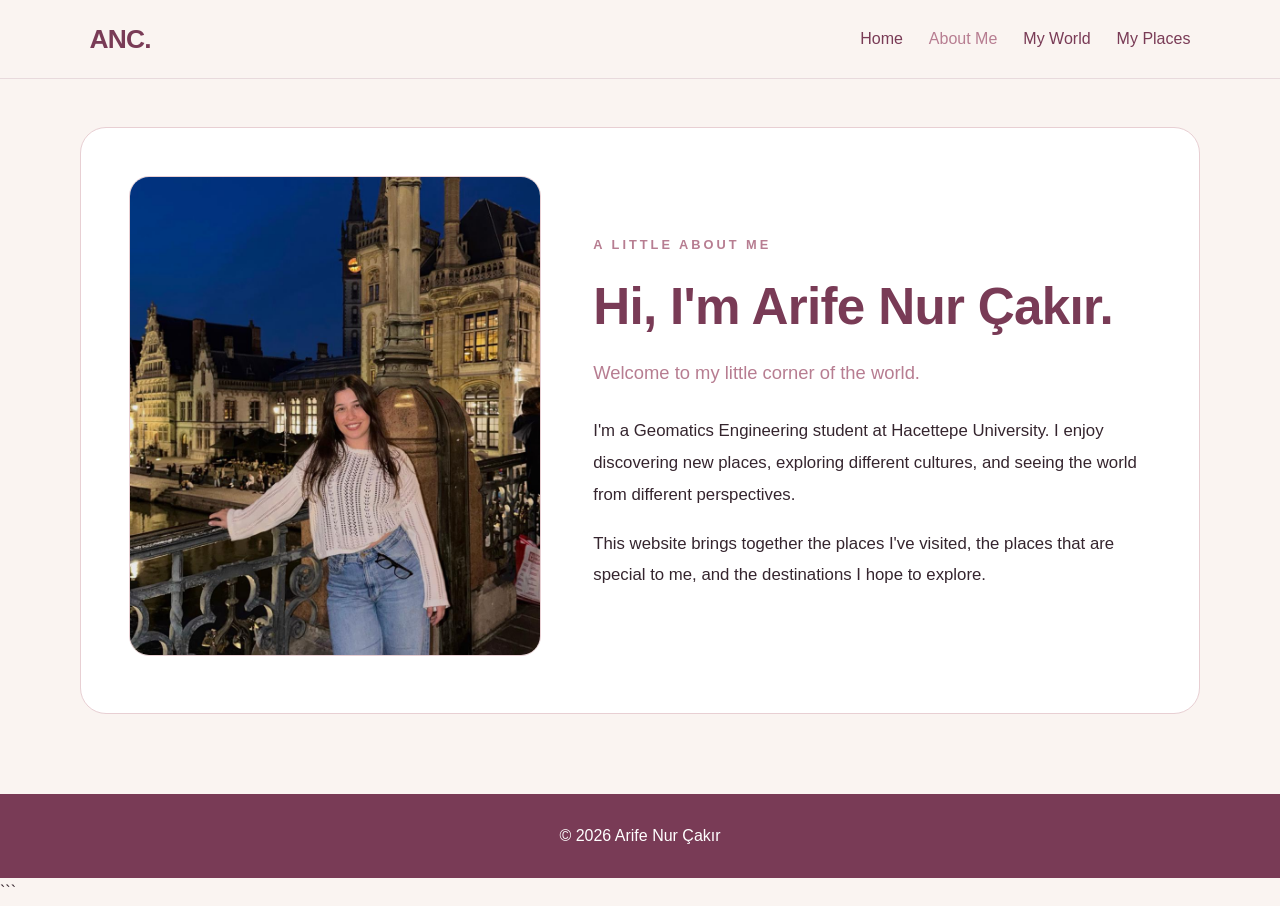
==== background.html @ f1228852 "Update background.html" ====
<!DOCTYPE html>
<html lang="en">
<head>
    <meta charset="UTF-8">
    <meta name="viewport" content="width=device-width, initial-scale=1.0">

    <title>About Me | Arife Nur Çakır</title>

    <meta name="description"
          content="Get to know Arife Nur Çakır, a Geomatics Engineering student at Hacettepe University.">

    <link rel="stylesheet" href="style.css">

    <style>
        .about-section {
            max-width: 1200px;
            margin: 48px auto;
            padding: 48px;
            background: #ffffff;
            border: 1px solid #E8CFD3;
            border-radius: 26px;
        }

        .about-layout {
            display: grid;
            grid-template-columns: minmax(260px, 0.85fr) 1.15fr;
            gap: 52px;
            align-items: center;
        }

        .about-photo {
            width: 100%;
            height: 480px;
            object-fit: cover;
            object-position: center;
            border-radius: 20px;
            border: 1px solid #E8CFD3;
            background: #FAF4F1;
        }

        .about-tag {
            color: #B77D91;
            font-size: 0.8rem;
            font-weight: 700;
            letter-spacing: 3px;
            text-transform: uppercase;
            margin-bottom: 22px;
        }

        .about-text h2 {
            color: #793B56;
            font-size: clamp(2.2rem, 4vw, 3.5rem);
            line-height: 1.15;
            margin: 0 0 20px;
        }

        .about-subtitle {
            color: #B77D91;
            font-size: 1.15rem;
            margin-bottom: 26px;
        }

        .about-text p {
            color: #35252E;
            font-size: 1.05rem;
            line-height: 1.9;
        }

        .about-highlight {
            margin-top: 26px;
            padding: 20px 22px;
            background: #FAF4F1;
            border-left: 4px solid #B77D91;
            border-radius: 0 12px 12px 0;
            color: #793B56;
            line-height: 1.7;
        }

        @media (max-width: 800px) {
            .about-section {
                margin: 24px 16px;
                padding: 24px;
            }

            .about-layout {
                grid-template-columns: 1fr;
                gap: 28px;
            }

            .about-photo {
                height: 420px;
                max-width: 100%;
            }
        }

        @media (max-width: 480px) {
            .about-section {
                padding: 18px;
            }

            .about-photo {
                height: 340px;
            }
        }
    </style>
</head>

<body>

    <header>
        <h1>ANC.</h1>

        
<nav>
    <a href="index.html">Home</a>
    <a href="background.html" class="active">About Me</a>
    <a href="world.html">My World</a>
    <a href="places.html">My Places</a>
</nav>

    </header>

    <main>
        <section class="about-section">
            <div class="about-layout">

                <div>
                    <img
                        class="about-photo"
                        src="arife.jpeg"
                        alt="Arife Nur Çakır"
                    >
                </div>

                <div class="about-text">
                    <div class="about-tag">A LITTLE ABOUT ME</div>

                    <h2>Hi, I'm Arife Nur Çakır.</h2>

                    <div class="about-subtitle">
                        Welcome to my little corner of the world.
                    </div>

                    <p>
                        I'm a Geomatics Engineering student at Hacettepe
                        University. I enjoy discovering new places,
                        exploring different cultures, and seeing the
                        world from different perspectives.
                    </p>

                    <p>
                        This website brings together the places I've
                        visited, the places that are special to me,
                        and the destinations I hope to explore.
                    </p>

                    
                </div>

            </div>
        </section>
    </main>

    <footer>
        <p>© 2026 Arife Nur Çakır</p>
    </footer>

</body>
</html>
```
---- style.css ----
/* ========================================
   GMT458 PERSONAL WEB GIS PORTFOLIO
   Palette: Dusty Rose & Wine
   ======================================== */

:root {
    --bg: #FAF4F1;
    --surface: #FFFFFF;
    --rose-light: #E8CFD3;
    --rose: #B77D91;
    --wine: #793B56;
    --ink: #35252E;
    --muted: #806C74;
    --line: #E8DADD;

    /* Map marker colors */
    --marker-visited: #793B56;
    --marker-wishlist: #B77D91;
    --marker-home: #793B56;
    --marker-food: #B77D91;
    --marker-sports: #98647A;
    --marker-nature: #74846A;
    --marker-people: #A36D82;

    --shadow: 0 12px 35px rgba(121, 59, 86, 0.08);
    --radius: 18px;
}

* {
    box-sizing: border-box;
}

html {
    scroll-behavior: smooth;
}

body {
    margin: 0;
    font-family: "Segoe UI", Arial, sans-serif;
    color: var(--ink);
    background: var(--bg);
    line-height: 1.75;
    font-size: 16px;
}

/* Navigation */

header {
    background: var(--bg);
    color: var(--wine);
    padding: 22px 7%;
    display: flex;
    justify-content: space-between;
    align-items: center;
    gap: 24px;
    flex-wrap: wrap;
    border-bottom: 1px solid var(--line);
}

header h1 {
    margin: 0;
    font-size: 1.65rem;
    letter-spacing: -0.8px;
    color: var(--wine);
}

nav {
    display: flex;
    gap: 26px;
    flex-wrap: wrap;
}

nav a {
    color: var(--wine);
    text-decoration: none;
    font-weight: 500;
    transition: color 0.2s ease;
}

nav a:hover,
nav a.active {
    color: var(--rose);
}

/* Main content */

main {
    width: min(1120px, 88%);
    margin: 48px auto 80px;
}

section {
    margin-bottom: 64px;
}

h1,
h2,
h3,
h4 {
    color: var(--wine);
    line-height: 1.3;
}

h2 {
    font-size: clamp(1.6rem, 3vw, 2.2rem);
    letter-spacing: -0.7px;
}

h3 {
    font-size: 1.3rem;
}

p {
    margin-top: 12px;
}

a {
    color: var(--wine);
}

a:hover {
    color: var(--rose);
}

/* Hero and personal introduction */

.hero {
    background: var(--surface);
    padding: clamp(30px, 6vw, 76px);
    border: 1px solid var(--line);
    border-radius: 24px;
    box-shadow: var(--shadow);
    animation: appear 0.7s ease-out;
}

.tag {
    color: var(--rose);
    font-size: 0.82rem;
    font-weight: 700;
    letter-spacing: 3px;
    text-transform: uppercase;
}

/* Buttons */

.button {
    display: inline-block;
    padding: 12px 22px;
    margin-top: 14px;
    background: var(--wine);
    color: #FFFFFF;
    border: 1px solid var(--wine);
    border-radius: 10px;
    text-decoration: none;
    font-weight: 600;
    transition:
        background 0.2s ease,
        transform 0.2s ease,
        box-shadow 0.2s ease;
}

.button:hover {
    background: var(--rose);
    border-color: var(--rose);
    color: #FFFFFF;
    transform: translateY(-2px);
    box-shadow: 0 7px 18px rgba(121, 59, 86, 0.15);
}

/* Cards */

.cards {
    display: grid;
    grid-template-columns: repeat(
        auto-fit,
        minmax(220px, 1fr)
    );
    gap: 22px;
}

.card {
    background: var(--surface);
    padding: 26px;
    border: 1px solid var(--line);
    border-radius: var(--radius);
    transition:
        transform 0.25s ease,
        box-shadow 0.25s ease;
}

.card:hover {
    transform: translateY(-4px);
    box-shadow: var(--shadow);
}

.card h3 {
    margin-top: 0;
}

/* Personal photo */

.profile-photo {
    width: 100%;
    max-width: 280px;
    aspect-ratio: 4 / 5;
    object-fit: cover;
    border-radius: 18px;
    border: 4px solid var(--rose-light);
}

/* Maps */

.map,
#ol-map,
#leaflet-map {
    width: 100%;
    height: 460px;
    margin: 22px 0 32px;
    border-radius: var(--radius);
    border: 1px solid var(--line);
    overflow: hidden;
    background: var(--rose-light);
}

/* OpenLayers controls */

.ol-control button {
    background-color: var(--wine) !important;
    color: #FFFFFF !important;
    border: none !important;
    border-radius: 6px !important;
}

.ol-control button:hover {
    background-color: var(--rose) !important;
}

/* Leaflet zoom controls */

.leaflet-control-zoom a {
    background: var(--surface) !important;
    color: var(--wine) !important;
    border-color: var(--line) !important;
}

.leaflet-control-zoom a:hover {
    background: var(--rose-light) !important;
    color: var(--wine) !important;
}

/* Custom map markers.
   Add these classes to your marker HTML when needed. */

.map-marker {
    width: 16px;
    height: 16px;
    border: 3px solid #FFFFFF;
    border-radius: 50%;
    box-shadow: 0 2px 8px rgba(53, 37, 46, 0.25);
}

.marker-visited {
    background: var(--marker-visited);
}

.marker-wishlist {
    background: var(--marker-wishlist);
}

.marker-home {
    background: var(--marker-home);
}

.marker-food {
    background: var(--marker-food);
}

.marker-sports {
    background: var(--marker-sports);
}

.marker-nature {
    background: var(--marker-nature);
}

.marker-people {
    background: var(--marker-people);
}

/* Map labels and category badges */

.map-label,
.category-badge {
    display: inline-block;
    padding: 5px 11px;
    background: var(--rose-light);
    color: var(--wine);
    border-radius: 999px;
    font-size: 0.82rem;
    font-weight: 600;
}

.category-badge.food {
    background: #F1DDE4;
}

.category-badge.nature {
    background: #E3E9DC;
    color: #46563D;
}

.category-badge.sports {
    background: #E8CFD3;
}

/* Tables - retained for any existing content */

.skills-table {
    width: 100%;
    border-collapse: collapse;
    background: var(--surface);
    margin: 20px 0;
}

.skills-table th,
.skills-table td {
    padding: 14px;
    border: 1px solid var(--line);
    text-align: left;
}

.skills-table th {
    background: var(--wine);
    color: #FFFFFF;
}

.skills-table img {
    max-width: 100px;
    height: auto;
}

/* Footer */

footer {
    text-align: center;
    padding: 28px 20px;
    background: var(--wine);
    color: #FFFFFF;
}

footer p {
    margin: 0;
}

/* General images */

img {
    max-width: 100%;
}

/* Subtle entrance animation */

@keyframes appear {
    from {
        opacity: 0;
        transform: translateY(14px);
    }

    to {
        opacity: 1;
        transform: translateY(0);
    }
}

/* Responsive layout */

@media (max-width: 640px) {
    header {
        padding: 20px 6%;
    }

    nav {
        gap: 16px;
    }

    main {
        width: 90%;
        margin-top: 28px;
    }

    .hero {
        padding: 28px 22px;
        border-radius: 18px;
    }

    .map,
    #ol-map,
    #leaflet-map {
        height: 360px;
    }

    .cards {
        grid-template-columns: 1fr;
    }
}
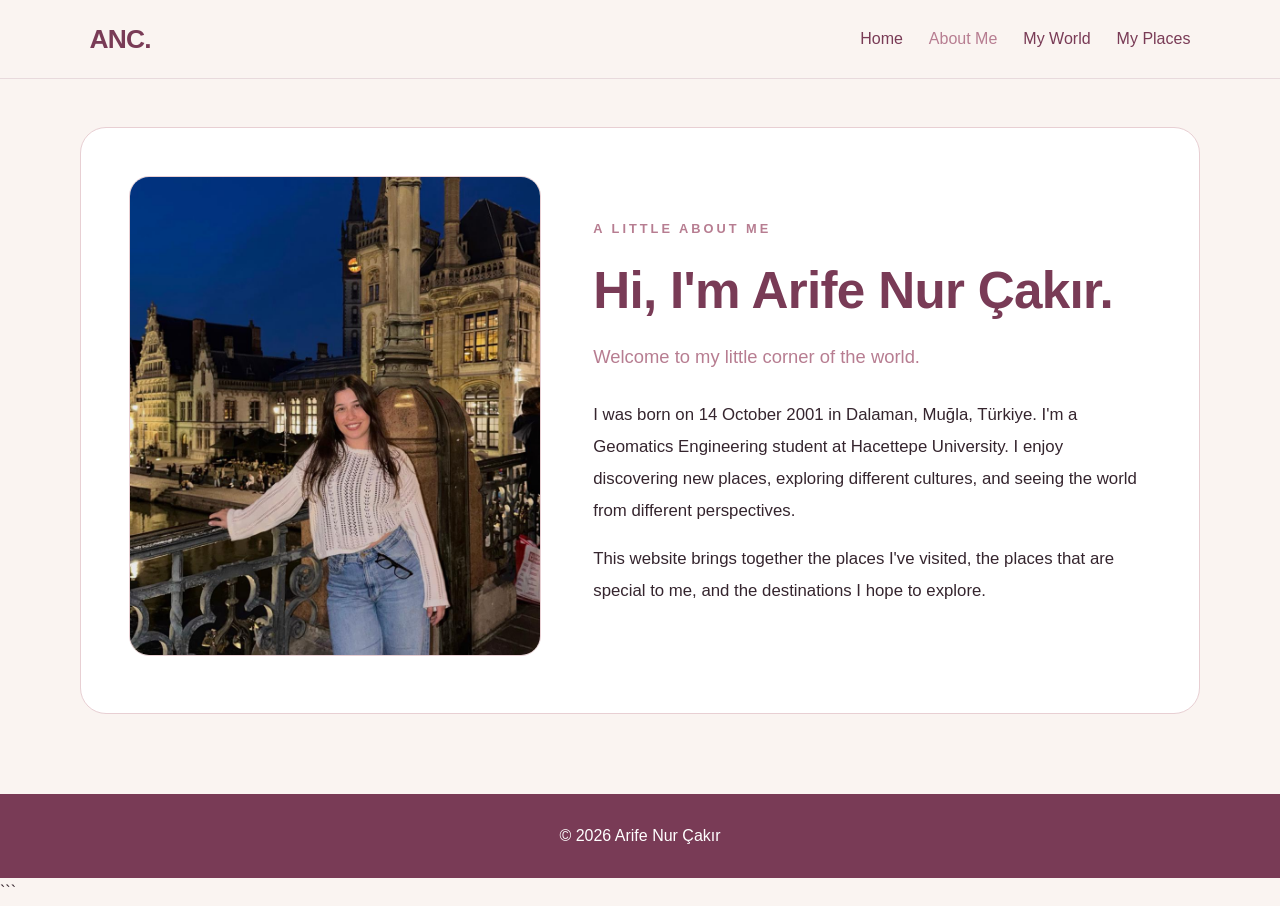
==== commit 25d2bdff: "Update personal introduction in background.html" ====
--- a/background.html
+++ b/background.html
@@ -143,7 +143,7 @@
                     </div>
 
                     <p>
-                        I'm a Geomatics Engineering student at Hacettepe
+                        I was born on 14 October 2001 in Dalaman, Muğla, Türkiye. I'm a Geomatics Engineering student at Hacettepe
                         University. I enjoy discovering new places,
                         exploring different cultures, and seeing the
                         world from different perspectives.
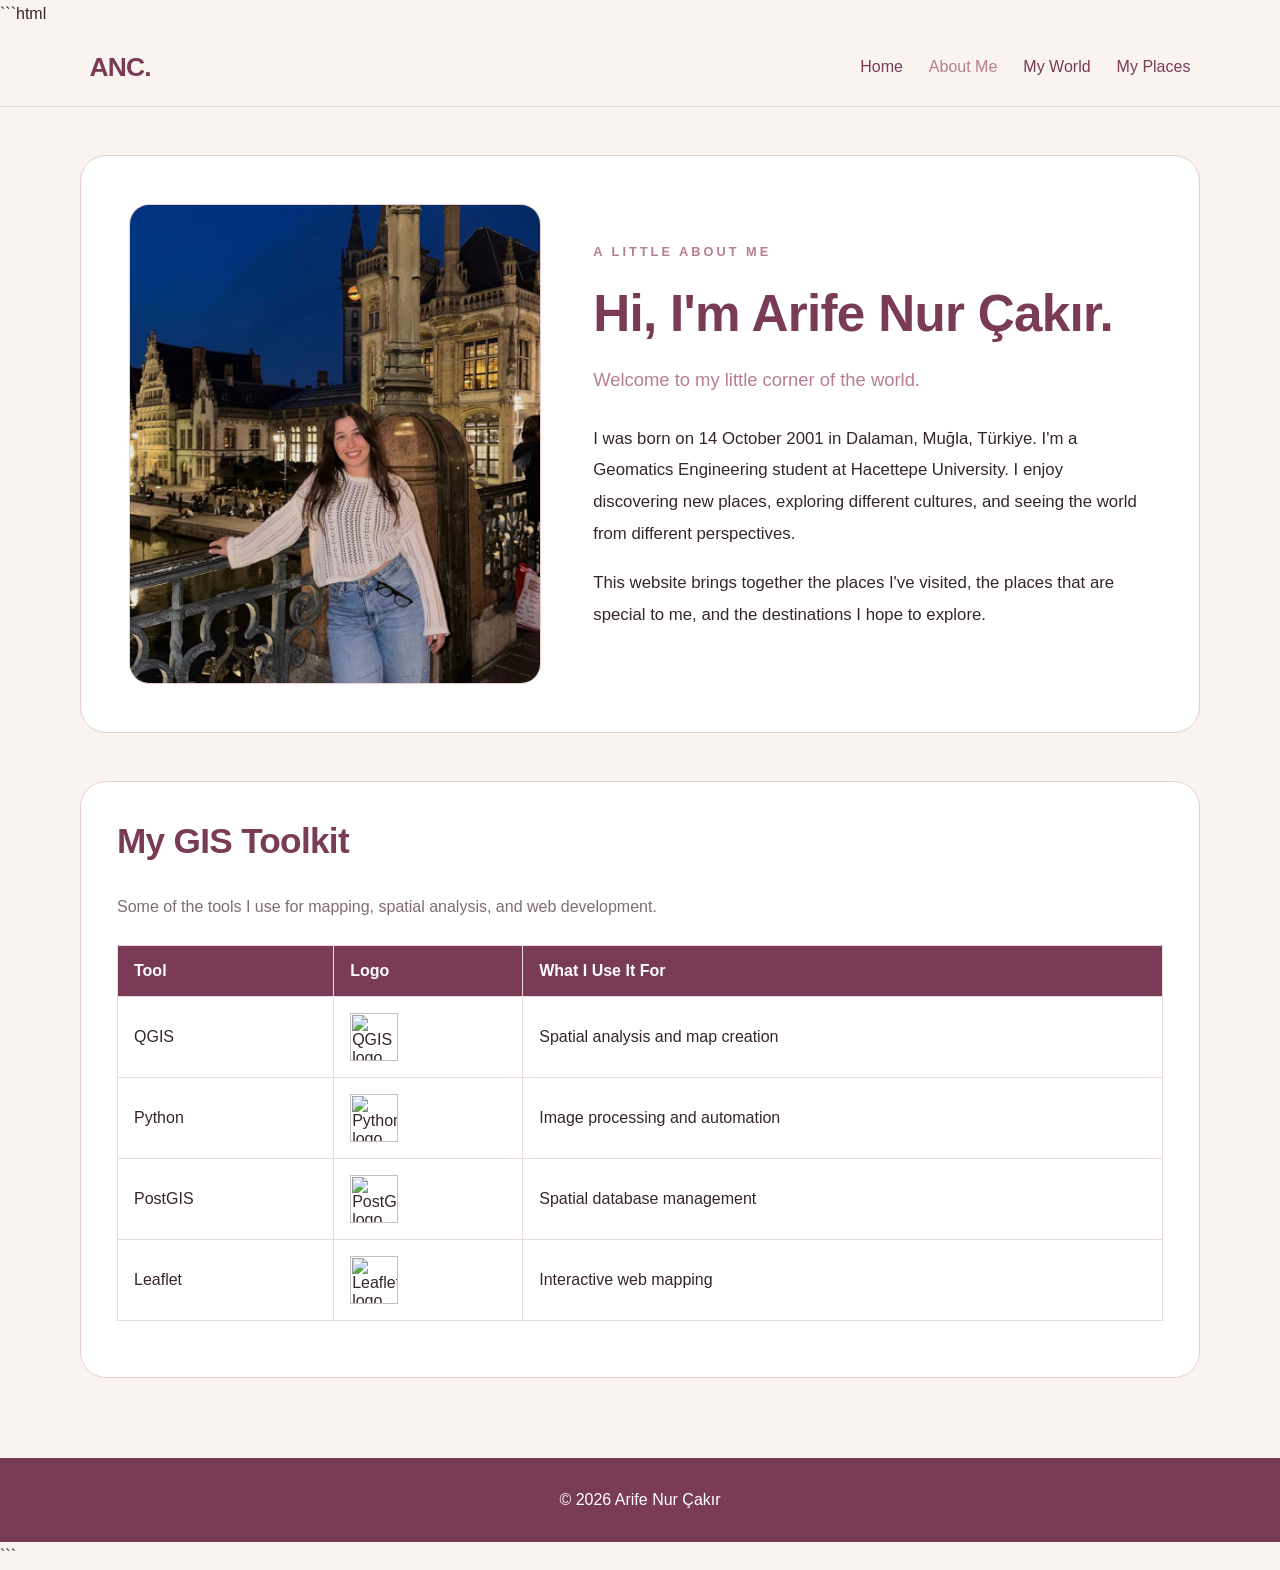
==== commit 27051fef: "Update background.html" ====
--- a/background.html
+++ b/background.html
@@ -1,4 +1,4 @@
-
+```html
 <!DOCTYPE html>
 <html lang="en">
 <head>
@@ -77,6 +77,52 @@
             line-height: 1.7;
         }
 
+        /* GIS Toolkit table */
+
+        .skills-section {
+            max-width: 1200px;
+            margin: 48px auto;
+            padding: 36px;
+            background: #FFFFFF;
+            border: 1px solid #E8CFD3;
+            border-radius: 26px;
+        }
+
+        .skills-section h2 {
+            color: #793B56;
+            margin-top: 0;
+        }
+
+        .skills-intro {
+            color: #806C74;
+            margin-bottom: 24px;
+        }
+
+        .skills-table {
+            width: 100%;
+            border-collapse: collapse;
+            background: #FFFFFF;
+        }
+
+        .skills-table th,
+        .skills-table td {
+            padding: 16px;
+            border: 1px solid #E8DADD;
+            text-align: left;
+        }
+
+        .skills-table th {
+            background: #793B56;
+            color: #FFFFFF;
+        }
+
+        .skills-table td img {
+            display: block;
+            width: 48px;
+            height: 48px;
+            object-fit: contain;
+        }
+
         @media (max-width: 800px) {
             .about-section {
                 margin: 24px 16px;
@@ -92,6 +138,28 @@
                 height: 420px;
                 max-width: 100%;
             }
+
+            .skills-section {
+                margin: 24px 16px;
+                padding: 24px;
+            }
+        }
+
+        @media (max-width: 600px) {
+            .skills-section {
+                padding: 18px;
+            }
+
+            .skills-table th,
+            .skills-table td {
+                padding: 9px;
+                font-size: 0.85rem;
+            }
+
+            .skills-table td img {
+                width: 36px;
+                height: 36px;
+            }
         }
 
         @media (max-width: 480px) {
@@ -111,14 +179,12 @@
     <header>
         <h1>ANC.</h1>
 
-        
-<nav>
-    <a href="index.html">Home</a>
-    <a href="background.html" class="active">About Me</a>
-    <a href="world.html">My World</a>
-    <a href="places.html">My Places</a>
-</nav>
-
+        <nav>
+            <a href="index.html">Home</a>
+            <a href="background.html" class="active">About Me</a>
+            <a href="world.html">My World</a>
+            <a href="places.html">My Places</a>
+        </nav>
     </header>
 
     <main>
@@ -154,11 +220,74 @@
                         visited, the places that are special to me,
                         and the destinations I hope to explore.
                     </p>
-
-                    
                 </div>
-
             </div>
+        </section>
+
+        <!-- New GIS Toolkit table -->
+        <section class="skills-section">
+            <h2>My GIS Toolkit</h2>
+
+            <p class="skills-intro">
+                Some of the tools I use for mapping, spatial analysis,
+                and web development.
+            </p>
+
+            <table class="skills-table">
+                <thead>
+                    <tr>
+                        <th>Tool</th>
+                        <th>Logo</th>
+                        <th>What I Use It For</th>
+                    </tr>
+                </thead>
+
+                <tbody>
+                    <tr>
+                        <td>QGIS</td>
+                        <td>
+                            <img
+                                src="https://upload.wikimedia.org/wikipedia/commons/9/91/QGIS_logo_new.svg"
+                                alt="QGIS logo"
+                            >
+                        </td>
+                        <td>Spatial analysis and map creation</td>
+                    </tr>
+
+                    <tr>
+                        <td>Python</td>
+                        <td>
+                            <img
+                                src="https://upload.wikimedia.org/wikipedia/commons/c/c3/Python-logo-notext.svg"
+                                alt="Python logo"
+                            >
+                        </td>
+                        <td>Image processing and automation</td>
+                    </tr>
+
+                    <tr>
+                        <td>PostGIS</td>
+                        <td>
+                            <img
+                                src="https://upload.wikimedia.org/wikipedia/commons/2/29/PostGIS_logo.png"
+                                alt="PostGIS logo"
+                            >
+                        </td>
+                        <td>Spatial database management</td>
+                    </tr>
+
+                    <tr>
+                        <td>Leaflet</td>
+                        <td>
+                            <img
+                                src="https://upload.wikimedia.org/wikipedia/commons/1/1a/Leaflet_logo.png"
+                                alt="Leaflet logo"
+                            >
+                        </td>
+                        <td>Interactive web mapping</td>
+                    </tr>
+                </tbody>
+            </table>
         </section>
     </main>
 
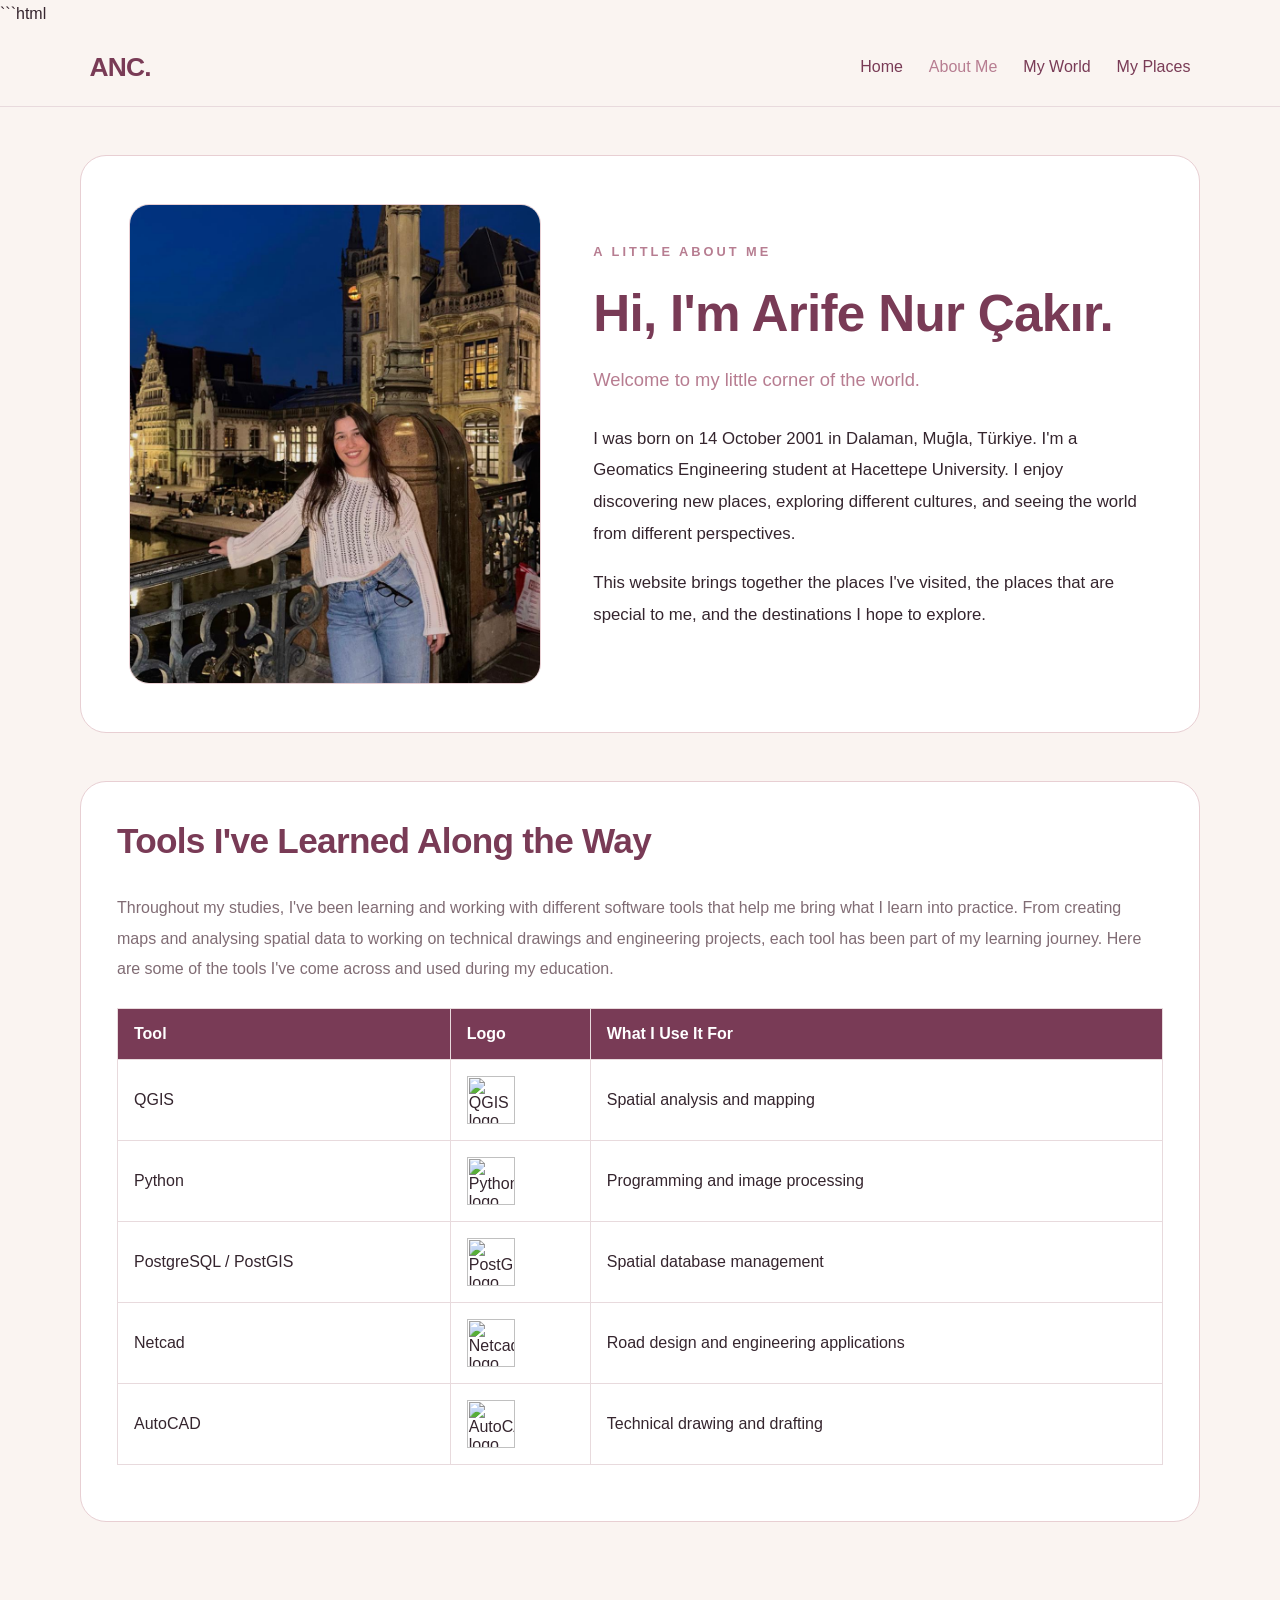
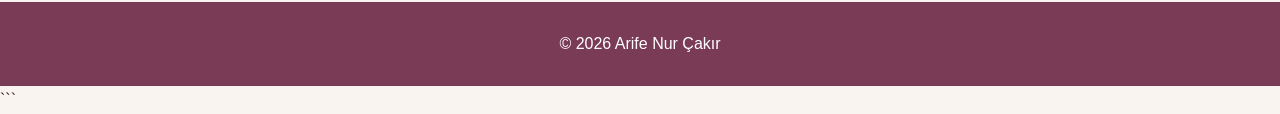
==== commit eeb0a23d: "Revise skills section and update toolkit descriptions Updated the skills section to reflect new tool" ====
--- a/background.html
+++ b/background.html
@@ -77,7 +77,7 @@
             line-height: 1.7;
         }
 
-        /* GIS Toolkit table */
+        /* Technical Toolkit table */
 
         .skills-section {
             max-width: 1200px;
@@ -96,6 +96,7 @@
         .skills-intro {
             color: #806C74;
             margin-bottom: 24px;
+            line-height: 1.9;
         }
 
         .skills-table {
@@ -224,13 +225,17 @@
             </div>
         </section>
 
-        <!-- New GIS Toolkit table -->
         <section class="skills-section">
-            <h2>My GIS Toolkit</h2>
+            <h2>Tools I've Learned Along the Way</h2>
 
             <p class="skills-intro">
-                Some of the tools I use for mapping, spatial analysis,
-                and web development.
+                Throughout my studies, I've been learning and working with
+                different software tools that help me bring what I learn
+                into practice. From creating maps and analysing spatial
+                data to working on technical drawings and engineering
+                projects, each tool has been part of my learning journey.
+                Here are some of the tools I've come across and used
+                during my education.
             </p>
 
             <table class="skills-table">
@@ -251,7 +256,7 @@
                                 alt="QGIS logo"
                             >
                         </td>
-                        <td>Spatial analysis and map creation</td>
+                        <td>Spatial analysis and mapping</td>
                     </tr>
 
                     <tr>
@@ -262,14 +267,14 @@
                                 alt="Python logo"
                             >
                         </td>
-                        <td>Image processing and automation</td>
-                    </tr>
-
-                    <tr>
-                        <td>PostGIS</td>
-                        <td>
-                            <img
-                                src="https://upload.wikimedia.org/wikipedia/commons/2/29/PostGIS_logo.png"
+                        <td>Programming and image processing</td>
+                    </tr>
+
+                    <tr>
+                        <td>PostgreSQL / PostGIS</td>
+                        <td>
+                            <img
+                                src="https://postgis.net/stuff/postgis.png"
                                 alt="PostGIS logo"
                             >
                         </td>
@@ -277,14 +282,25 @@
                     </tr>
 
                     <tr>
-                        <td>Leaflet</td>
-                        <td>
-                            <img
-                                src="https://upload.wikimedia.org/wikipedia/commons/1/1a/Leaflet_logo.png"
-                                alt="Leaflet logo"
-                            >
-                        </td>
-                        <td>Interactive web mapping</td>
+                        <td>Netcad</td>
+                        <td>
+                            <img
+                                src="netcad.png"
+                                alt="Netcad logo"
+                            >
+                        </td>
+                        <td>Road design and engineering applications</td>
+                    </tr>
+
+                    <tr>
+                        <td>AutoCAD</td>
+                        <td>
+                            <img
+                                src="autocad.png"
+                                alt="AutoCAD logo"
+                            >
+                        </td>
+                        <td>Technical drawing and drafting</td>
                     </tr>
                 </tbody>
             </table>
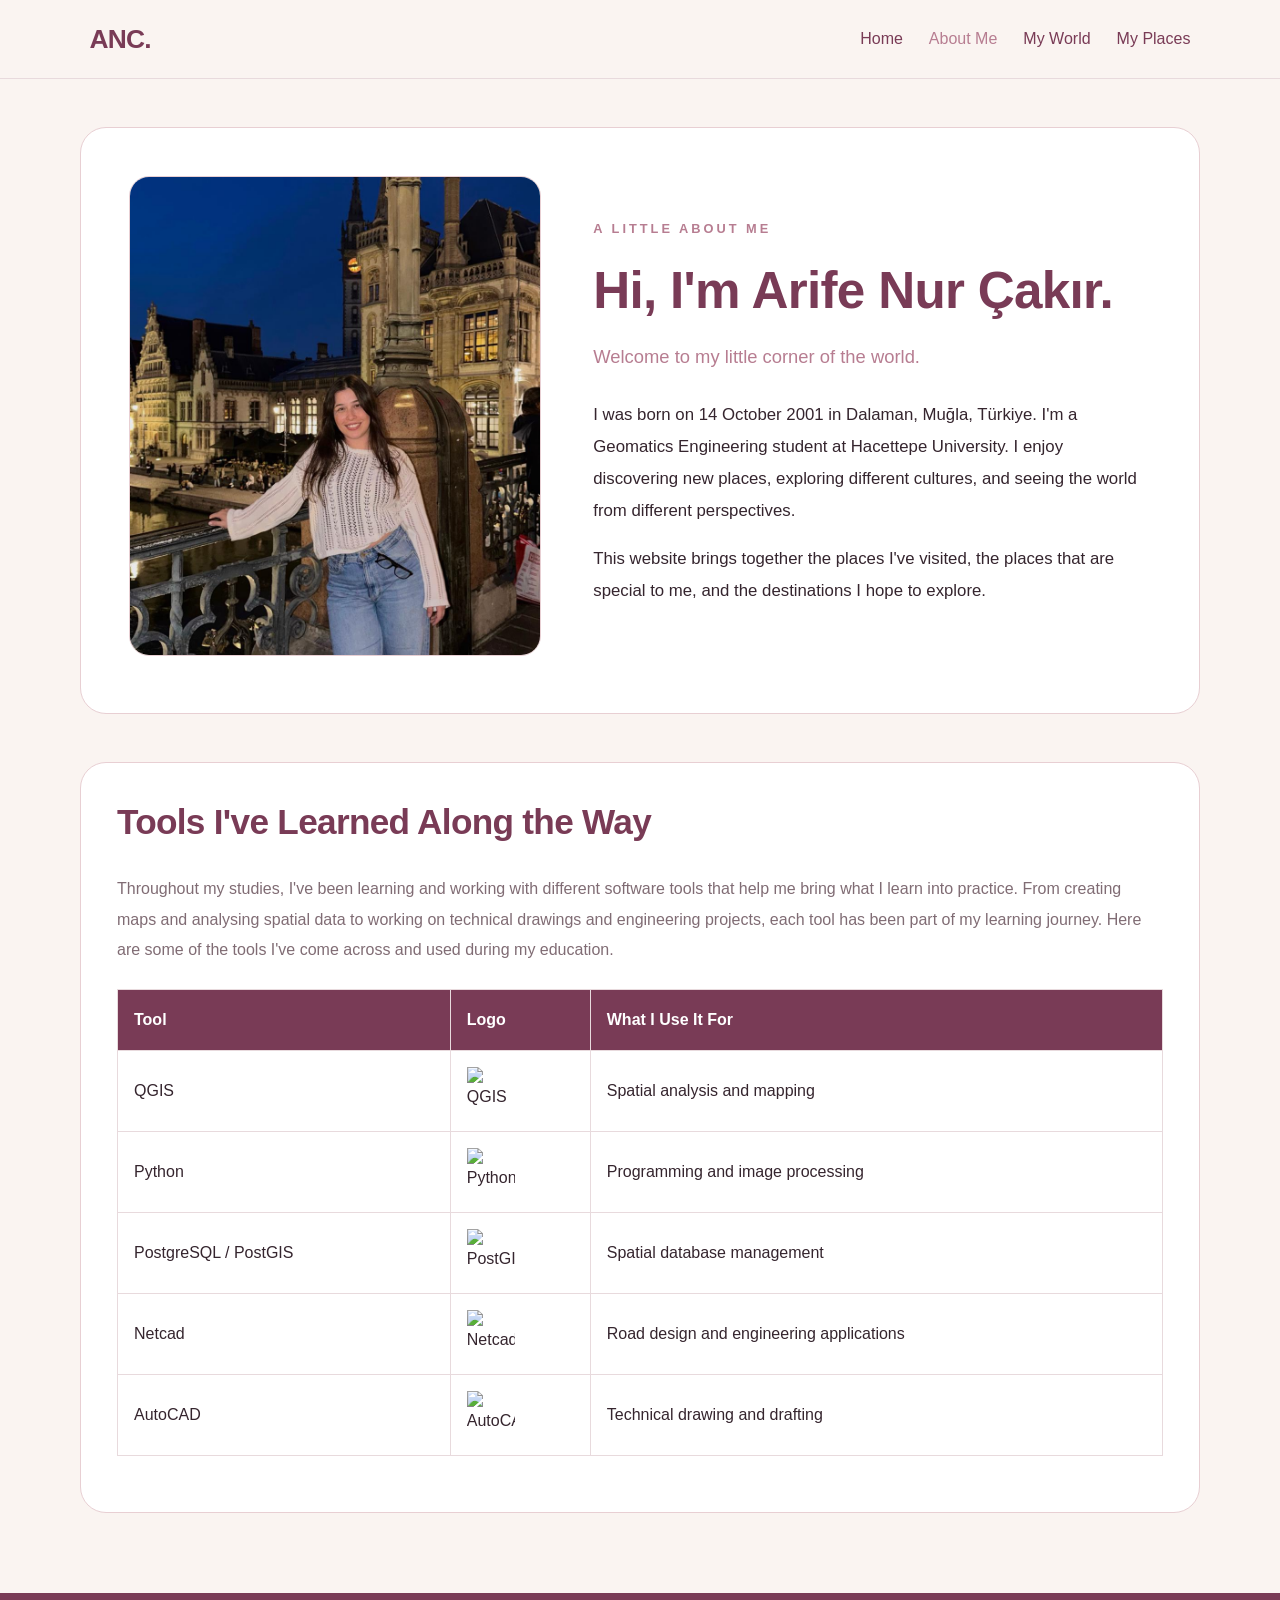
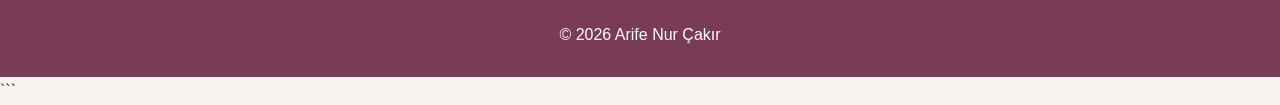
==== commit 1f7a928c: "Update background.html" ====
--- a/background.html
+++ b/background.html
@@ -1,4 +1,4 @@
-```html
+
 <!DOCTYPE html>
 <html lang="en">
 <head>
@@ -274,7 +274,7 @@
                         <td>PostgreSQL / PostGIS</td>
                         <td>
                             <img
-                                src="https://postgis.net/stuff/postgis.png"
+                                src="https://download.osgeo.org/postgis/logo_suite/adbadge_tall/postgis-logo.png"
                                 alt="PostGIS logo"
                             >
                         </td>
@@ -285,7 +285,7 @@
                         <td>Netcad</td>
                         <td>
                             <img
-                                src="netcad.png"
+                                src="https://commons.wikimedia.org/wiki/Special:FilePath/Netcad_Corporate_Logo.png"
                                 alt="Netcad logo"
                             >
                         </td>
@@ -296,7 +296,7 @@
                         <td>AutoCAD</td>
                         <td>
                             <img
-                                src="autocad.png"
+                                src="https://commons.wikimedia.org/wiki/Special:FilePath/AutoCAD-logo.png"
                                 alt="AutoCAD logo"
                             >
                         </td>
